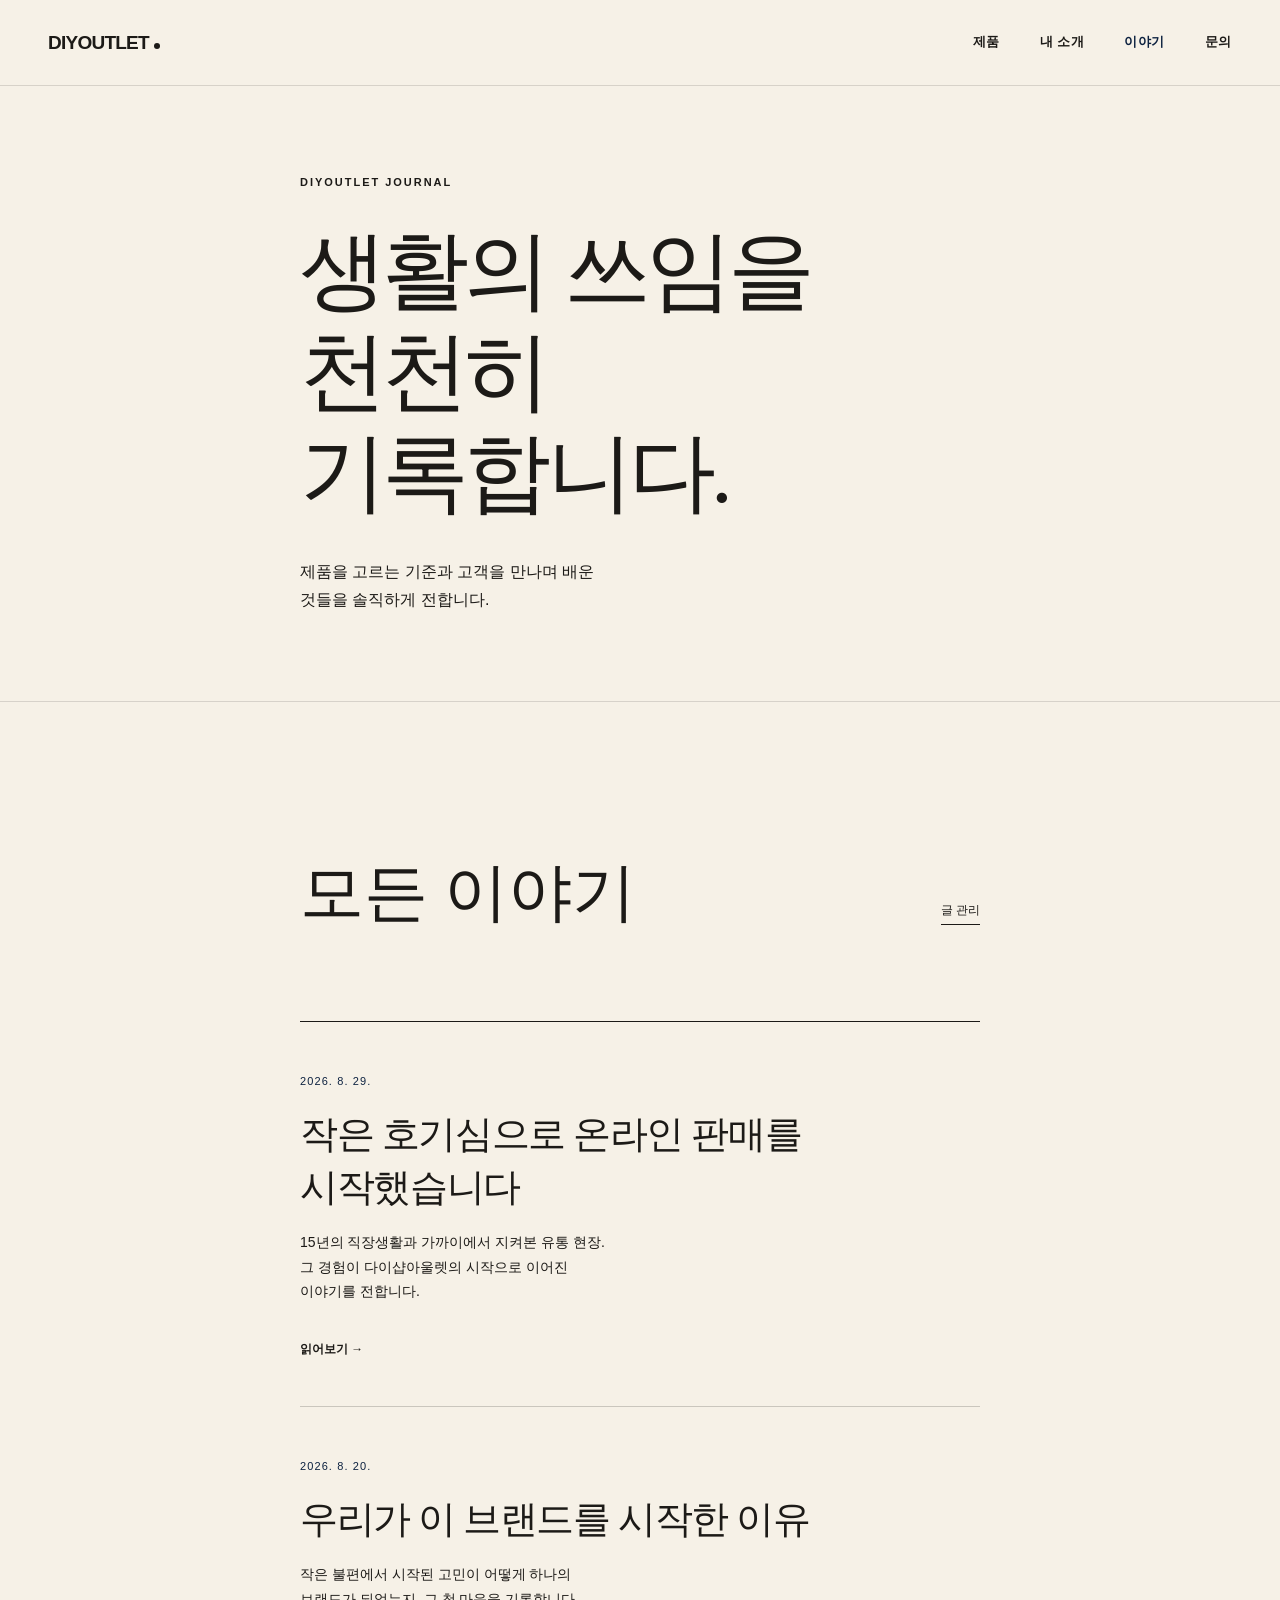
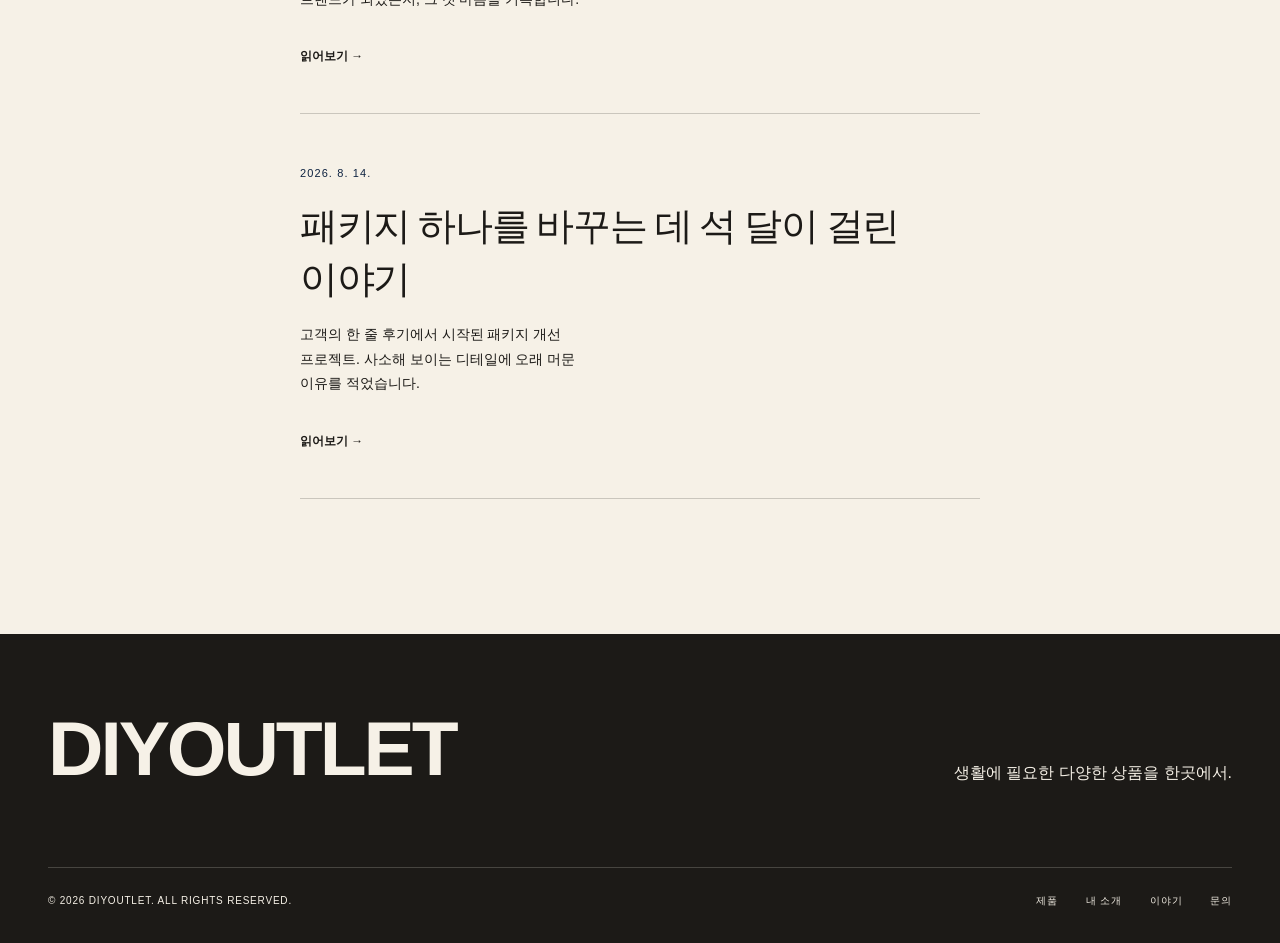
==== story/index.html @ 36c594e0 "Add blog file: story/index.html" ====
<!doctype html>
<html lang="ko">
<head>
  <meta charset="utf-8">
  <meta name="viewport" content="width=device-width, initial-scale=1">
  <meta name="description" content="다이샵아울렛이 제품을 고르고 고객을 만나는 이야기를 기록합니다.">
  <meta name="theme-color" content="#F6F1E7">
  <title>이야기 | DIYOUTLET</title>
  <link rel="stylesheet" href="../styles.css">
  <script src="../script.js" defer></script>
</head>
<body class="story-page">
  <a class="skip-link" href="#main">본문으로 바로가기</a>

  <header class="site-header">
    <div class="container nav-inner">
      <a class="logo" href="../index.html" aria-label="DIYOUTLET 홈">
        <span>DIY</span>OUTLET<i aria-hidden="true"></i>
      </a>
      <button class="menu-toggle" type="button" aria-expanded="false" aria-controls="main-menu">
        <span class="sr-only">메뉴 열기</span>
        <span></span><span></span>
      </button>
      <nav class="main-menu" id="main-menu" aria-label="주 메뉴">
        <a href="../products.html">제품</a>
        <a href="../about.html">내 소개</a>
        <a href="index.html" aria-current="page">이야기</a>
        <a href="../index.html#contact">문의</a>
      </nav>
    </div>
  </header>

  <main id="main">
    <section class="story-archive-hero">
      <div class="story-wrap reveal">
        <p class="section-label">DIYOUTLET JOURNAL</p>
        <h1>생활의 쓰임을<br>천천히 기록합니다.</h1>
        <p>제품을 고르는 기준과 고객을 만나며 배운 것들을 솔직하게 전합니다.</p>
      </div>
    </section>

    <section class="story-archive section" aria-labelledby="story-list-title">
      <div class="story-wrap">
        <div class="story-list-heading reveal">
          <h2 id="story-list-title">모든 이야기</h2>
          <a href="admin.html">글 관리</a>
        </div>
        <ul class="story-list" id="story-list">
          <li class="story-status">이야기를 불러오는 중입니다.</li>
        </ul>
      </div>
    </section>
  </main>

  <footer class="site-footer">
    <div class="container footer-top">
      <a class="footer-logo" href="../index.html"><span>DIY</span>OUTLET</a>
      <p>생활에 필요한 다양한 상품을 한곳에서.</p>
    </div>
    <div class="container footer-bottom">
      <p>© <span id="year"></span> DIYOUTLET. ALL RIGHTS RESERVED.</p>
      <div><a href="../products.html">제품</a><a href="../about.html">내 소개</a><a href="index.html">이야기</a><a href="mailto:hello@diyoutlet.example">문의</a></div>
    </div>
  </footer>

  <script>
  (function () {
    var list = document.getElementById('story-list');

    function element(tag, className, text) {
      var node = document.createElement(tag);
      if (className) node.className = className;
      if (text != null) node.textContent = text;
      return node;
    }

    function formatDate(value) {
      var date = new Date(value + 'T00:00:00');
      if (isNaN(date)) return value || '';
      return date.getFullYear() + '. ' + (date.getMonth() + 1) + '. ' + date.getDate() + '.';
    }

    function postUrl(post) {
      return post.url ? String(post.url) : 'post.html?id=' + encodeURIComponent(post.id || '');
    }

    function render(posts) {
      if (!Array.isArray(posts) || posts.length === 0) {
        list.replaceChildren(element('li', 'story-status', '아직 올라온 이야기가 없습니다.'));
        return;
      }

      list.replaceChildren();
      posts.slice().sort(function (a, b) {
        return String(b.date || '').localeCompare(String(a.date || ''));
      }).forEach(function (post) {
        var item = element('li', 'story-list-card');
        var link = element('a');
        link.href = postUrl(post);

        var time = element('time', null, formatDate(post.date));
        time.setAttribute('datetime', String(post.date || ''));
        link.appendChild(time);
        link.appendChild(element('h2', null, String(post.title || '(제목 없음)')));
        if (post.summary) link.appendChild(element('p', 'story-summary', String(post.summary)));
        link.appendChild(element('span', 'story-card-arrow', '읽어보기 →'));
        item.appendChild(link);
        list.appendChild(item);
      });
    }

    fetch('posts.json', { cache: 'no-store' })
      .then(function (response) {
        if (!response.ok) throw new Error(response.status);
        return response.json();
      })
      .then(render)
      .catch(function () {
        list.replaceChildren(element('li', 'story-status', '이야기를 불러오지 못했습니다. 잠시 후 다시 확인해주세요.'));
      });
  })();
  </script>
</body>
</html>
---- styles.css ----
:root {
  --cream: #F6F1E7;
  --ink: #1C1A17;
  --navy: #0D2240;
  --serif: "KoPub Batang", "Noto Serif KR", "Nanum Myeongjo", Batang, Georgia, serif;
  --sans: Pretendard, "Noto Sans KR", "Apple SD Gothic Neo", Arial, sans-serif;
  --page: min(1320px, calc(100% - 96px));
}

* { box-sizing: border-box; }
html { scroll-behavior: smooth; }
body {
  margin: 0;
  background: var(--cream);
  color: var(--ink);
  font-family: var(--sans);
  font-size: 16px;
  line-height: 1.75;
  word-break: keep-all;
  overflow-x: hidden;
}
body.menu-open { overflow: hidden; }
a { color: inherit; text-decoration: none; }
img { display: block; width: 100%; }
h1, h2, h3, p { margin-top: 0; }
.container { width: var(--page); margin-inline: auto; }
.section { padding-block: max(15vh, 128px); }
.sr-only {
  position: absolute; width: 1px; height: 1px; padding: 0; margin: -1px;
  overflow: hidden; clip: rect(0, 0, 0, 0); white-space: nowrap; border: 0;
}
.skip-link { position: fixed; z-index: 999; top: 12px; left: 12px; padding: 8px 14px; background: var(--cream); transform: translateY(-150%); }
.skip-link:focus { transform: translateY(0); }

/* 상단 내비게이션 */
.site-header {
  position: fixed; inset: 0 0 auto; z-index: 100; height: 86px;
  color: var(--cream); border-bottom: 1px solid color-mix(in srgb, var(--cream) 28%, transparent);
}
.site-header.scrolled {
  background: color-mix(in srgb, var(--cream) 93%, transparent);
  color: var(--ink); border-color: color-mix(in srgb, var(--ink) 14%, transparent);
  backdrop-filter: blur(14px);
}
.nav-inner { height: 100%; display: flex; align-items: center; justify-content: space-between; }
.logo, .footer-logo { font-size: 19px; font-weight: 800; letter-spacing: -.04em; }
.logo span, .footer-logo span { color: inherit; }
.logo i { display: inline-block; width: 6px; height: 6px; margin-left: 5px; background: currentColor; border-radius: 50%; }
.main-menu { display: flex; gap: 40px; font-size: 13px; font-weight: 650; letter-spacing: .04em; }
.main-menu a:hover { color: var(--navy); }
.menu-toggle { display: none; border: 0; background: none; color: inherit; padding: 10px; }

/* 히어로: 이미지를 크게 쓰고 텍스트 아래에 스크림을 둡니다 */
.hero { position: relative; min-height: 100svh; display: flex; align-items: flex-end; color: var(--cream); overflow: hidden; }
.hero-image {
  position: absolute; inset: 0; background: url("assets/hero.png") center / cover no-repeat;
  animation: heroZoom 16s ease-out both;
}
.hero-shade {
  position: absolute; inset: 0;
  background: linear-gradient(90deg, color-mix(in srgb, var(--ink) 82%, transparent) 0%, color-mix(in srgb, var(--ink) 34%, transparent) 58%, color-mix(in srgb, var(--ink) 10%, transparent) 100%);
}
.hero-content { position: relative; z-index: 1; padding-bottom: max(12vh, 96px); }
.kicker, .section-label, .product-category, .final-cta > .container > p {
  margin-bottom: 28px; font-size: 11px; font-weight: 700; letter-spacing: .18em;
}
.hero h1 {
  max-width: 11ch; margin-bottom: 32px; font-family: var(--serif); font-size: clamp(58px, 7.5vw, 116px);
  font-weight: 400; line-height: 1.08; letter-spacing: -.055em;
}
.hero-description { max-width: 40ch; margin-bottom: 42px; font-size: clamp(15px, 1.25vw, 18px); }
.button {
  display: inline-flex; align-items: center; justify-content: space-between; gap: 32px;
  min-width: 210px; padding: 15px 18px; border: 1px solid currentColor;
  font-size: 13px; font-weight: 700;
}
.button-solid { background: var(--cream); color: var(--ink); border-color: var(--cream); }
.button-solid:hover { background: var(--navy); color: var(--cream); border-color: var(--navy); }
.button-outline:hover { background: var(--cream); color: var(--navy); }
.scroll-mark { position: absolute; right: 48px; bottom: 44px; z-index: 1; display: flex; align-items: center; gap: 12px; font-size: 9px; letter-spacing: .18em; }
.scroll-mark i { width: 44px; height: 1px; background: currentColor; }

/* 브랜드 소개 */
.brand-section { min-height: 100svh; display: flex; flex-direction: column; justify-content: space-between; overflow: hidden; }
.brand-intro { display: grid; grid-template-columns: .35fr 1fr; gap: 7vw; }
.statement {
  max-width: 17ch; margin-bottom: 72px; font-family: var(--serif); font-size: clamp(45px, 5.4vw, 82px);
  font-weight: 400; line-height: 1.28; letter-spacing: -.05em;
}
.statement em { color: var(--navy); font-style: normal; }
.brand-description { display: grid; grid-template-columns: repeat(2, minmax(0, 1fr)); gap: 40px; max-width: 820px; }
.brand-description p { max-width: 40ch; margin: 0; }
.marquee { width: 100%; margin-top: max(15vh, 120px); border-block: 1px solid color-mix(in srgb, var(--ink) 22%, transparent); overflow: hidden; }
.marquee div {
  width: max-content; padding: 20px 48px; color: var(--navy); font-family: var(--serif);
  font-size: clamp(32px, 4.6vw, 70px); line-height: 1.1; letter-spacing: -.04em;
}

/* 대표 제품 */
.section-heading { display: grid; grid-template-columns: 1fr .5fr; align-items: end; gap: 40px; margin-bottom: max(15vh, 120px); }
.section-heading h2 {
  margin: 0; font-family: var(--serif); font-size: clamp(50px, 6vw, 88px);
  font-weight: 400; line-height: 1.15; letter-spacing: -.05em;
}
.section-heading > p { max-width: 40ch; margin-bottom: 10px; }
.product-grid { display: grid; gap: max(18vh, 150px); }
.product-card { display: grid; grid-template-columns: minmax(0, 1.45fr) minmax(260px, .55fr); align-items: center; gap: clamp(44px, 7vw, 112px); }
.product-card:nth-child(even) { grid-template-columns: minmax(260px, .55fr) minmax(0, 1.45fr); }
.product-card:nth-child(even) .product-photo { grid-column: 2; }
.product-card:nth-child(even) .product-copy { grid-column: 1; grid-row: 1; }
.product-photo { position: relative; overflow: hidden; background: color-mix(in srgb, var(--navy) 7%, var(--cream)); aspect-ratio: 4 / 3; }
.product-photo img { height: 100%; object-fit: cover; }
.product-photo > span { position: absolute; top: 20px; left: 20px; color: var(--navy); font-size: 11px; letter-spacing: .14em; }
.product-copy h3 { margin-bottom: 22px; font-family: var(--serif); font-size: clamp(32px, 3.3vw, 48px); font-weight: 400; line-height: 1.2; letter-spacing: -.04em; }
.product-copy > p:not(.product-category) { max-width: 28ch; margin-bottom: 32px; }
.product-category { color: var(--navy); }
.product-price { color: var(--navy); font-size: 18px; font-weight: 700; letter-spacing: -.02em; }
.text-link { display: inline-flex; gap: 28px; align-items: center; padding-bottom: 6px; border-bottom: 1px solid currentColor; font-size: 13px; font-weight: 700; }
.text-link:hover { color: var(--navy); }
.all-products-link { margin-top: max(15vh, 120px); }
.product-status { grid-column: 1 / -1; margin: 0; color: color-mix(in srgb, var(--ink) 62%, transparent); }

/* 카테고리 */
.categories { padding-block: max(15vh, 120px); background: var(--navy); color: var(--cream); }
.category { border-top: 1px solid color-mix(in srgb, var(--cream) 24%, transparent); }
.category:last-child { border-bottom: 1px solid color-mix(in srgb, var(--cream) 24%, transparent); }
.category .container { min-height: 150px; display: grid; grid-template-columns: 70px 1fr .8fr 30px; align-items: center; gap: 24px; }
.category span { font-size: 10px; letter-spacing: .16em; }
.category h2 { margin: 0; font-family: var(--serif); font-size: clamp(36px, 4.4vw, 64px); font-weight: 400; letter-spacing: -.045em; }
.category p { max-width: 30ch; margin: 0; }
.category i { font-style: normal; font-size: 20px; }

/* 이야기 */
.story { min-height: 100svh; position: relative; }
.story-grid { display: grid; grid-template-columns: .35fr 1fr; gap: 7vw; }
.story-title {
  max-width: 14ch; margin-bottom: 72px; font-family: var(--serif); font-size: clamp(48px, 6vw, 90px);
  font-weight: 400; line-height: 1.19; letter-spacing: -.055em;
}
.story-body { display: grid; grid-template-columns: repeat(2, minmax(0, 1fr)); gap: 48px; max-width: 820px; }
.story-body p { max-width: 40ch; margin: 0; }
.story-number {
  position: absolute; right: 48px; bottom: 24px; color: color-mix(in srgb, var(--navy) 9%, transparent);
  font-family: var(--serif); font-size: clamp(100px, 18vw, 280px); line-height: .8; pointer-events: none;
}

/* 마지막 CTA와 푸터 */
.final-cta { min-height: 88svh; display: flex; align-items: center; background: var(--navy); color: var(--cream); text-align: center; }
.final-cta h2 { margin-bottom: 52px; font-family: var(--serif); font-size: clamp(52px, 7vw, 104px); font-weight: 400; line-height: 1.15; letter-spacing: -.055em; }
.final-cta .button { margin-inline: auto; }
.site-footer { padding-block: 76px 34px; background: var(--ink); color: var(--cream); }
.footer-top, .footer-bottom { display: flex; justify-content: space-between; align-items: flex-end; gap: 32px; }
.footer-top { padding-bottom: 80px; }
.footer-logo { font-size: clamp(42px, 6vw, 86px); line-height: 1; }
.footer-top p { max-width: 40ch; margin: 0; }
.footer-bottom { padding-top: 24px; border-top: 1px solid color-mix(in srgb, var(--cream) 20%, transparent); font-size: 10px; letter-spacing: .08em; }
.footer-bottom p { margin: 0; }
.footer-bottom div { display: flex; gap: 28px; }
.footer-bottom a:hover { color: var(--cream); text-decoration: underline; }

/* 허용된 두 가지 움직임: 스크롤 리빌 + 히어로 줌 */
.reveal { opacity: 0; transform: translateY(24px); transition: opacity .8s ease, transform .8s ease; }
.reveal.is-visible { opacity: 1; transform: translateY(0); }
@keyframes heroZoom { from { transform: scale(1); } to { transform: scale(1.055); } }

@media (max-width: 800px) {
  :root { --page: calc(100% - 48px); }
  .site-header { height: 72px; }
  .menu-toggle { display: grid; gap: 6px; z-index: 2; }
  .menu-toggle > span:not(.sr-only) { display: block; width: 24px; height: 1px; background: currentColor; }
  .main-menu {
    position: fixed; inset: 0; display: none; align-content: center; justify-content: center;
    flex-direction: column; gap: 28px; background: var(--cream); color: var(--ink); text-align: center; font-family: var(--serif); font-size: 34px;
  }
  .main-menu.open { display: flex; }
  .hero-content { padding-bottom: max(14vh, 88px); }
  .scroll-mark { display: none; }
  .brand-intro, .story-grid { grid-template-columns: 1fr; gap: 48px; }
  .section-heading { grid-template-columns: 1fr; gap: 38px; }
  .product-card, .product-card:nth-child(even) { grid-template-columns: 1fr; gap: 38px; }
  .product-card:nth-child(even) .product-photo, .product-card:nth-child(even) .product-copy { grid-column: auto; grid-row: auto; }
  .category .container { grid-template-columns: 48px 1fr 28px; }
  .category p { grid-column: 2; padding-bottom: 28px; }
  .category i { grid-column: 3; grid-row: 1; }
  .story-body { grid-template-columns: 1fr 1fr; }
}

@media (max-width: 580px) {
  :root { --page: calc(100% - 40px); }
  .section { padding-block: 15vh; }
  .hero-shade { background: linear-gradient(0deg, color-mix(in srgb, var(--ink) 88%, transparent) 0%, color-mix(in srgb, var(--ink) 28%, transparent) 78%); }
  .hero h1 { font-size: clamp(45px, 13vw, 54px); line-height: 1.12; }
  .hero-description br, .brand-description br, .section-heading > p br { display: none; }
  .brand-description, .story-body { grid-template-columns: 1fr; gap: 20px; }
  .statement { font-size: clamp(42px, 12vw, 52px); }
  .marquee { margin-top: 15vh; }
  .marquee div { padding-inline: 20px; font-size: 34px; }
  .section-heading { margin-bottom: 15vh; }
  .section-heading h2 { font-size: 48px; }
  .product-grid { gap: 18vh; }
  .product-photo { aspect-ratio: 4 / 5; }
  .product-copy h3 { font-size: 34px; }
  .all-products-link { margin-top: 15vh; }
  .categories { padding-block: 15vh; }
  .category .container { min-height: 138px; grid-template-columns: 38px 1fr 24px; gap: 8px; }
  .category h2 { font-size: 34px; }
  .category p { font-size: 14px; }
  .story-title { font-size: 45px; }
  .story-number { right: 20px; font-size: 96px; }
  .final-cta { min-height: 100svh; }
  .final-cta h2 { font-size: 48px; }
  .footer-top, .footer-bottom { align-items: flex-start; flex-direction: column; }
  .footer-top { padding-bottom: 60px; }
  .footer-logo { font-size: 47px; }
}

@media (prefers-reduced-motion: reduce) {
  html { scroll-behavior: auto; }
  *, *::before, *::after { animation: none !important; transition: none !important; }
  .hero-image { transform: none !important; }
  .reveal { opacity: 1; transform: none; }
}

/* =========================================================
   내 소개 페이지
   ========================================================= */
.about-page .site-header { color: var(--ink); border-color: color-mix(in srgb, var(--ink) 14%, transparent); }
.about-page .main-menu [aria-current="page"] { color: var(--navy); }
.about-hero { min-height: 100svh; padding-top: 86px; display: flex; align-items: center; }
.about-hero-grid { display: grid; grid-template-columns: 1.05fr .95fr; align-items: center; gap: clamp(60px, 8vw, 140px); padding-block: max(10vh, 72px); }
.about-hero-copy h1 {
  max-width: 12ch; margin-bottom: 38px; font-family: var(--serif);
  font-size: clamp(54px, 6.4vw, 96px); font-weight: 400; line-height: 1.17; letter-spacing: -.055em;
}
.about-hero-copy > p:last-child { max-width: 35ch; margin: 0; }
.about-portrait { margin: 0; }
.photo-placeholder {
  aspect-ratio: 4 / 5; display: flex; flex-direction: column; align-items: center; justify-content: center;
  background: var(--navy); color: var(--cream); text-align: center;
}
.photo-placeholder span { font-family: var(--serif); font-size: clamp(32px, 4vw, 54px); letter-spacing: -.03em; }
.photo-placeholder p { margin: 8px 0 0; font-size: 12px; letter-spacing: .08em; }
.about-portrait figcaption { margin-top: 12px; font-size: 11px; letter-spacing: .08em; text-align: right; }
.about-story { border-top: 1px solid color-mix(in srgb, var(--ink) 14%, transparent); }
.about-story-grid, .customer-story-grid { display: grid; grid-template-columns: .35fr 1fr; gap: 7vw; }
.about-prose h2, .customer-story h2, .timeline-heading h2 {
  margin-bottom: 72px; font-family: var(--serif); font-size: clamp(48px, 5.8vw, 86px);
  font-weight: 400; line-height: 1.2; letter-spacing: -.055em;
}
.about-prose-columns { display: grid; grid-template-columns: repeat(2, minmax(0, 1fr)); gap: 40px 64px; max-width: 900px; }
.about-prose-columns p, .customer-story p { max-width: 40ch; margin: 0; }
.owner-quote { margin: 0; padding-block: max(18vh, 150px); background: var(--navy); color: var(--cream); }
.owner-quote p {
  max-width: 15ch; margin: 0 auto 44px; font-family: var(--serif); text-align: center;
  font-size: clamp(52px, 7vw, 104px); font-weight: 400; line-height: 1.2; letter-spacing: -.055em;
}
.owner-quote cite { display: block; font-size: 11px; font-style: normal; letter-spacing: .14em; text-align: center; }
.customer-story-grid > div > p { margin-bottom: 22px; }
.owner-timeline { background: var(--ink); color: var(--cream); }
.timeline-heading { display: grid; grid-template-columns: .35fr 1fr; gap: 7vw; margin-bottom: max(15vh, 120px); }
.timeline-heading h2 { margin: 0; }
.timeline-list { margin: 0; padding: 0; list-style: none; border-top: 1px solid color-mix(in srgb, var(--cream) 22%, transparent); }
.timeline-list li {
  min-height: 150px; display: grid; grid-template-columns: 70px .8fr 1fr; align-items: center; gap: 28px;
  border-bottom: 1px solid color-mix(in srgb, var(--cream) 22%, transparent);
}
.timeline-list span { font-size: 10px; letter-spacing: .16em; }
.timeline-list h3 { margin: 0; font-family: var(--serif); font-size: clamp(25px, 2.6vw, 38px); font-weight: 400; }
.timeline-list p { max-width: 34ch; margin: 0; }
.owner-promise { min-height: 100svh; display: flex; align-items: center; background: var(--navy); color: var(--cream); text-align: center; }
.owner-promise > .container > p { margin-bottom: 28px; font-size: 11px; font-weight: 700; letter-spacing: .18em; }
.owner-promise h2 {
  margin-bottom: 52px; font-family: var(--serif); font-size: clamp(52px, 7vw, 104px);
  font-weight: 400; line-height: 1.16; letter-spacing: -.055em;
}
.owner-promise .button { margin-inline: auto; }

@media (max-width: 800px) {
  .about-page .main-menu { color: var(--ink); }
  .about-hero-grid { grid-template-columns: 1fr 1fr; gap: 36px; }
  .about-story-grid, .customer-story-grid, .timeline-heading { grid-template-columns: 1fr; gap: 48px; }
  .timeline-list li { grid-template-columns: 48px 1fr; padding-block: 28px; }
  .timeline-list p { grid-column: 2; }
}

@media (max-width: 580px) {
  .about-hero { padding-top: 72px; }
  .about-hero-grid { grid-template-columns: 1fr; padding-block: 12vh 15vh; }
  .about-hero-copy h1 { font-size: 46px; }
  .about-portrait { margin-top: 8vh; }
  .photo-placeholder { aspect-ratio: 4 / 5; }
  .about-prose h2, .customer-story h2, .timeline-heading h2 { margin-bottom: 52px; font-size: 45px; }
  .about-prose-columns { grid-template-columns: 1fr; gap: 24px; }
  .owner-quote { padding-block: 18vh; }
  .owner-quote p { font-size: 46px; }
  .timeline-heading { margin-bottom: 15vh; }
  .timeline-list li { grid-template-columns: 36px 1fr; gap: 12px; }
  .timeline-list h3 { font-size: 27px; }
  .timeline-list p { font-size: 14px; }
  .owner-promise h2 { font-size: 46px; }
}

/* =========================================================
   전체 제품 페이지
   ========================================================= */
.products-page .site-header { color: var(--ink); border-color: color-mix(in srgb, var(--ink) 14%, transparent); }
.products-page .main-menu [aria-current="page"] { color: var(--navy); }
.catalog-hero { min-height: 78svh; padding-top: 86px; display: flex; align-items: center; border-bottom: 1px solid color-mix(in srgb, var(--ink) 14%, transparent); }
.catalog-hero h1 {
  max-width: 13ch; margin-bottom: 36px; font-family: var(--serif); font-size: clamp(58px, 7vw, 104px);
  font-weight: 400; line-height: 1.14; letter-spacing: -.055em;
}
.catalog-hero > .container > p:last-child { max-width: 38ch; margin: 0; }
.catalog-heading { display: grid; grid-template-columns: .35fr 1fr; gap: 7vw; margin-bottom: max(15vh, 120px); }
.catalog-heading h2 {
  margin: 0; font-family: var(--serif); font-size: clamp(50px, 6vw, 88px);
  font-weight: 400; line-height: 1.16; letter-spacing: -.055em;
}
.catalog-grid { display: grid; grid-template-columns: repeat(2, minmax(0, 1fr)); gap: max(15vh, 120px) 40px; }
.catalog-card .product-photo { display: block; aspect-ratio: 4 / 5; }
.catalog-card .product-copy { padding-top: 30px; }
.catalog-card .product-copy h3 { max-width: 22ch; min-height: 2.4em; font-size: clamp(28px, 2.7vw, 40px); }
.catalog-card .product-buy-button {
  min-width: 190px; background: var(--navy); color: var(--cream); border-color: var(--navy);
}
.catalog-card .product-buy-button:hover { background: var(--cream); color: var(--navy); }

@media (max-width: 800px) {
  .products-page .main-menu { color: var(--ink); }
  .catalog-heading { grid-template-columns: 1fr; gap: 48px; }
}

@media (max-width: 580px) {
  .catalog-hero { min-height: 86svh; padding-top: 72px; }
  .catalog-hero h1 { font-size: 48px; }
  .catalog-heading { margin-bottom: 15vh; }
  .catalog-heading h2 { font-size: 48px; }
  .catalog-grid { grid-template-columns: 1fr; gap: 15vh; }
  .catalog-card .product-copy h3 { min-height: 0; font-size: 32px; }
  .catalog-card .product-buy-button { width: 100%; }
}

/* =========================================================
   홈 최신 이야기
   ========================================================= */
.home-journal { border-top: 1px solid color-mix(in srgb, var(--ink) 14%, transparent); }
.home-story-grid { display: grid; grid-template-columns: repeat(3, minmax(0, 1fr)); gap: 32px; }
.home-story-card { border-top: 1px solid var(--ink); border-bottom: 1px solid color-mix(in srgb, var(--ink) 18%, transparent); }
.home-story-card a { min-height: 390px; display: flex; flex-direction: column; padding: 28px 2px; }
.home-story-card time { color: var(--navy); font-size: 11px; letter-spacing: .12em; }
.home-story-card h3 {
  margin: 54px 0 24px; font-family: var(--serif); font-size: clamp(27px, 2.7vw, 39px);
  font-weight: 400; line-height: 1.34; letter-spacing: -.04em;
}
.home-story-card p { max-width: 38ch; margin-bottom: 40px; font-size: 14px; }
.home-story-card span { margin-top: auto; font-size: 12px; font-weight: 700; }
.home-story-card a:hover h3, .home-story-card a:hover span { color: var(--navy); }
.story-more-link { margin-top: max(15vh, 120px); }
.story-status { grid-column: 1 / -1; color: color-mix(in srgb, var(--ink) 62%, transparent); }

/* =========================================================
   이야기 목록과 글 상세
   ========================================================= */
.story-page .site-header,
.story-post-page .site-header { color: var(--ink); border-color: color-mix(in srgb, var(--ink) 14%, transparent); }
.story-page .main-menu [aria-current="page"],
.story-post-page .main-menu [aria-current="page"] { color: var(--navy); }
.story-wrap, .story-post-wrap { width: min(680px, calc(100% - 48px)); margin-inline: auto; }
.story-archive-hero {
  min-height: 78svh; padding-top: 86px; display: flex; align-items: center;
  border-bottom: 1px solid color-mix(in srgb, var(--ink) 14%, transparent);
}
.story-archive-hero h1 {
  margin-bottom: 34px; font-family: var(--serif); font-size: clamp(54px, 6.8vw, 92px);
  font-weight: 400; line-height: 1.16; letter-spacing: -.055em;
}
.story-archive-hero p:last-child { max-width: 38ch; margin: 0; }
.story-list-heading { display: flex; justify-content: space-between; align-items: baseline; gap: 24px; margin-bottom: 72px; }
.story-list-heading h2 { margin: 0; font-family: var(--serif); font-size: clamp(42px, 5vw, 64px); font-weight: 400; }
.story-list-heading a { padding-bottom: 3px; border-bottom: 1px solid currentColor; font-size: 12px; }
.story-list { margin: 0; padding: 0; list-style: none; border-top: 1px solid var(--ink); }
.story-list-card { border-bottom: 1px solid color-mix(in srgb, var(--ink) 20%, transparent); }
.story-list-card a { display: block; padding-block: 44px; }
.story-list-card time { color: var(--navy); font-size: 11px; letter-spacing: .1em; }
.story-list-card h2 {
  margin: 14px 0 16px; font-family: var(--serif); font-size: clamp(27px, 4vw, 38px);
  font-weight: 400; line-height: 1.4; letter-spacing: -.035em;
}
.story-list-card .story-summary { max-width: 40ch; margin-bottom: 30px; font-size: 14px; }
.story-card-arrow { font-size: 12px; font-weight: 700; }
.story-list-card a:hover h2, .story-list-card a:hover .story-card-arrow { color: var(--navy); }

.story-post-wrap { padding: max(15vh, 140px) 0 max(18vh, 160px); }
.story-back { display: inline-block; margin-bottom: 80px; padding-bottom: 3px; border-bottom: 1px solid currentColor; font-size: 12px; }
.story-article { padding: 0; }
.post-head time { color: var(--navy); font-size: 12px; letter-spacing: .1em; }
.post-head h1 {
  margin: 18px 0 24px; font-family: var(--serif); font-size: clamp(40px, 5.6vw, 62px);
  font-weight: 400; line-height: 1.3; letter-spacing: -.045em;
}
.post-meta { display: flex; gap: 16px; font-size: 12px; }
.post-tags { display: flex; flex-wrap: wrap; gap: 8px; margin-top: 22px; }
.post-tag { padding: 3px 10px; color: var(--navy); border: 1px solid color-mix(in srgb, var(--navy) 35%, transparent); font-size: 11px; }
.post-rule { width: 52px; margin: 52px 0; border: 0; border-top: 1px solid var(--ink); }
.post-body { max-width: 680px; font-size: 16.5px; line-height: 1.95; }
.post-body p { max-width: 40ch; margin-bottom: 1.7em; }
.post-body h2 { margin: 2.5em 0 .9em; font-family: var(--serif); font-size: 27px; font-weight: 400; line-height: 1.45; }
.post-body ul { margin: 0 0 1.7em 1.2em; }
.post-body li { margin-bottom: .5em; }
.post-body li::marker { color: var(--navy); }
.post-faq { margin-top: 80px; }
.post-faq h2 { margin-bottom: 22px; font-family: var(--serif); font-size: 28px; font-weight: 400; }
.post-faq details { padding-block: 18px; border-top: 1px solid color-mix(in srgb, var(--ink) 18%, transparent); }
.post-faq details:last-child { border-bottom: 1px solid color-mix(in srgb, var(--ink) 18%, transparent); }
.post-faq summary { cursor: pointer; font-weight: 700; list-style: none; }
.post-faq summary::before { content: "Q. "; color: var(--navy); }
.post-faq summary::-webkit-details-marker { display: none; }
.post-faq details p { max-width: 40ch; margin: 12px 0 0; }
.post-sources { margin-top: 56px; font-size: 13px; }
.post-sources h2 { font-size: 13px; letter-spacing: .08em; }
.post-sources ol { padding-left: 20px; }
.post-navigation {
  display: grid; grid-template-columns: 1fr 1fr; gap: 24px; margin-top: 96px;
  padding-top: 24px; border-top: 1px solid color-mix(in srgb, var(--ink) 20%, transparent);
}
.post-navigation a { display: flex; flex-direction: column; gap: 8px; min-width: 0; }
.post-navigation .next { text-align: right; }
.post-direction { color: var(--navy); font-size: 10px; letter-spacing: .12em; }
.post-nav-title { font-family: var(--serif); font-size: 17px; line-height: 1.5; }
.post-notfound { padding-block: 15vh; text-align: center; }
.post-notfound h1 { font-family: var(--serif); font-size: 38px; font-weight: 400; }
.post-notfound p { margin-bottom: 32px; }

@media (max-width: 800px) {
  .story-page .main-menu, .story-post-page .main-menu { color: var(--ink); }
  .home-story-grid { grid-template-columns: 1fr; gap: 15vh; }
  .home-story-card a { min-height: 320px; }
}

@media (max-width: 580px) {
  .story-more-link { margin-top: 15vh; }
  .story-archive-hero { min-height: 86svh; padding-top: 72px; }
  .story-archive-hero h1 { font-size: 48px; }
  .story-list-heading { margin-bottom: 56px; }
  .story-list-card a { padding-block: 36px; }
  .story-post-wrap { width: calc(100% - 40px); padding: 18vh 0 15vh; }
  .story-back { margin-bottom: 64px; }
  .post-head h1 { font-size: 40px; }
  .post-body { font-size: 16px; }
  .post-navigation { grid-template-columns: 1fr; gap: 36px; }
  .post-navigation .next { text-align: left; }
}
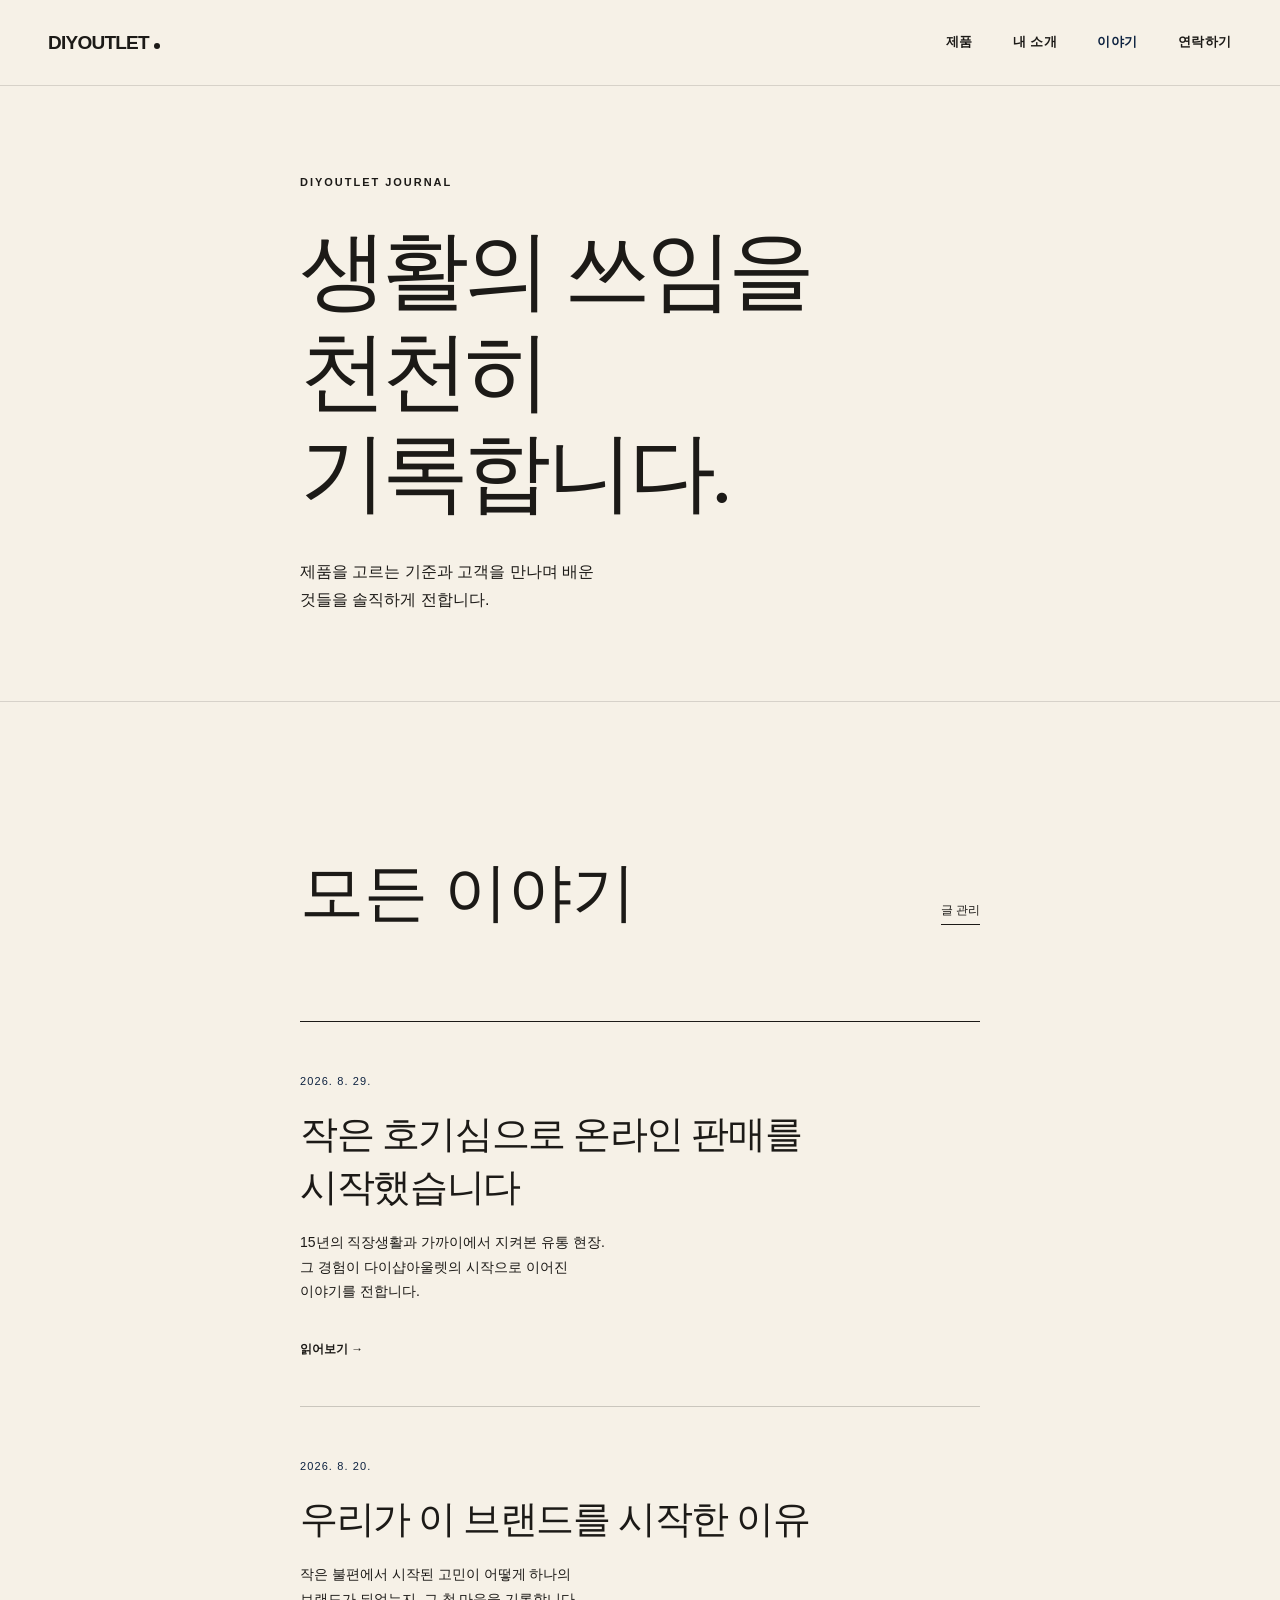
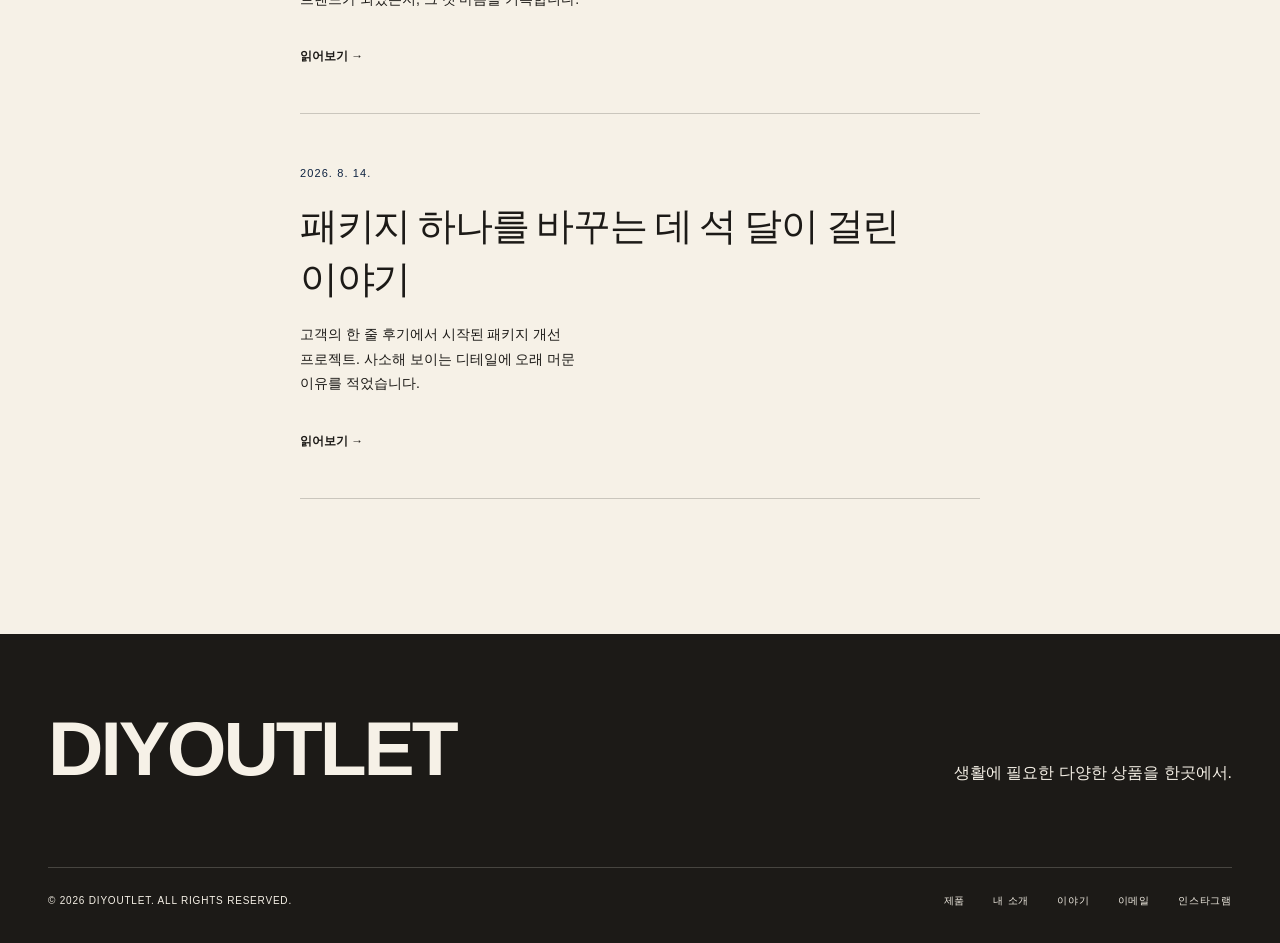
==== commit 71a7a526: "Connect contact page: story/index.html" ====
--- a/story/index.html
+++ b/story/index.html
@@ -25,7 +25,7 @@
         <a href="../products.html">제품</a>
         <a href="../about.html">내 소개</a>
         <a href="index.html" aria-current="page">이야기</a>
-        <a href="../index.html#contact">문의</a>
+        <a href="../contact.html">연락하기</a>
       </nav>
     </div>
   </header>
@@ -59,7 +59,7 @@
     </div>
     <div class="container footer-bottom">
       <p>© <span id="year"></span> DIYOUTLET. ALL RIGHTS RESERVED.</p>
-      <div><a href="../products.html">제품</a><a href="../about.html">내 소개</a><a href="index.html">이야기</a><a href="mailto:hello@diyoutlet.example">문의</a></div>
+      <div><a href="../products.html">제품</a><a href="../about.html">내 소개</a><a href="index.html">이야기</a><a href="mailto:bnt1195@naver.com" target="_blank" rel="noopener noreferrer">이메일</a><a href="https://www.instagram.com/bntheim_1195/" target="_blank" rel="noopener noreferrer">인스타그램</a></div>
     </div>
   </footer>
 
--- a/styles.css
+++ b/styles.css
@@ -155,7 +155,7 @@
 .footer-top p { max-width: 40ch; margin: 0; }
 .footer-bottom { padding-top: 24px; border-top: 1px solid color-mix(in srgb, var(--cream) 20%, transparent); font-size: 10px; letter-spacing: .08em; }
 .footer-bottom p { margin: 0; }
-.footer-bottom div { display: flex; gap: 28px; }
+.footer-bottom div { display: flex; flex-wrap: wrap; gap: 12px 28px; }
 .footer-bottom a:hover { color: var(--cream); text-decoration: underline; }
 
 /* 허용된 두 가지 움직임: 스크롤 리빌 + 히어로 줌 */
@@ -450,4 +450,48 @@
   .post-navigation { grid-template-columns: 1fr; gap: 36px; }
   .post-navigation .next { text-align: left; }
 }
+
+/* =========================================================
+   연락하기 페이지
+   ========================================================= */
+.contact-page .site-header { color: var(--ink); border-color: color-mix(in srgb, var(--ink) 14%, transparent); }
+.contact-page .main-menu [aria-current="page"] { color: var(--navy); }
+.contact-hero { min-height: 100svh; padding-top: 86px; display: flex; align-items: center; }
+.contact-grid {
+  display: grid; grid-template-columns: minmax(0, .8fr) minmax(480px, 1.2fr);
+  align-items: center; gap: clamp(64px, 9vw, 150px); padding-block: max(15vh, 120px);
+}
+.contact-copy h1 {
+  max-width: 12ch; margin-bottom: 38px; font-family: var(--serif); font-size: clamp(54px, 6.4vw, 94px);
+  font-weight: 400; line-height: 1.17; letter-spacing: -.055em;
+}
+.contact-copy > p:last-child { max-width: 38ch; margin: 0; }
+.contact-actions { border-top: 1px solid var(--ink); }
+.contact-button {
+  min-height: 154px; display: grid; grid-template-columns: 120px 1fr auto; align-items: center; gap: 24px;
+  padding: 28px 4px; border-bottom: 1px solid color-mix(in srgb, var(--ink) 24%, transparent);
+}
+.contact-button > span { color: var(--navy); font-size: 10px; font-weight: 700; letter-spacing: .16em; }
+.contact-button strong { font-family: var(--serif); font-size: clamp(25px, 2.7vw, 38px); font-weight: 400; line-height: 1.3; }
+.contact-button small { font-size: 11px; white-space: nowrap; }
+.contact-button:hover { padding-inline: 22px; background: var(--navy); color: var(--cream); }
+.contact-button:hover > span { color: var(--cream); }
+
+@media (max-width: 900px) {
+  .contact-page .main-menu { color: var(--ink); }
+  .contact-grid { grid-template-columns: 1fr; gap: max(15vh, 120px); }
+}
+
+@media (max-width: 580px) {
+  .contact-hero { padding-top: 72px; }
+  .contact-grid { gap: 15vh; padding-block: 15vh; }
+  .contact-copy h1 { font-size: 47px; }
+  .contact-button {
+    min-height: 128px; grid-template-columns: 1fr; gap: 6px;
+    padding: 24px 4px;
+  }
+  .contact-button strong { font-size: 28px; overflow-wrap: anywhere; }
+  .contact-button small { margin-top: 8px; }
+  .contact-button:hover { padding-inline: 16px; }
+}
 
